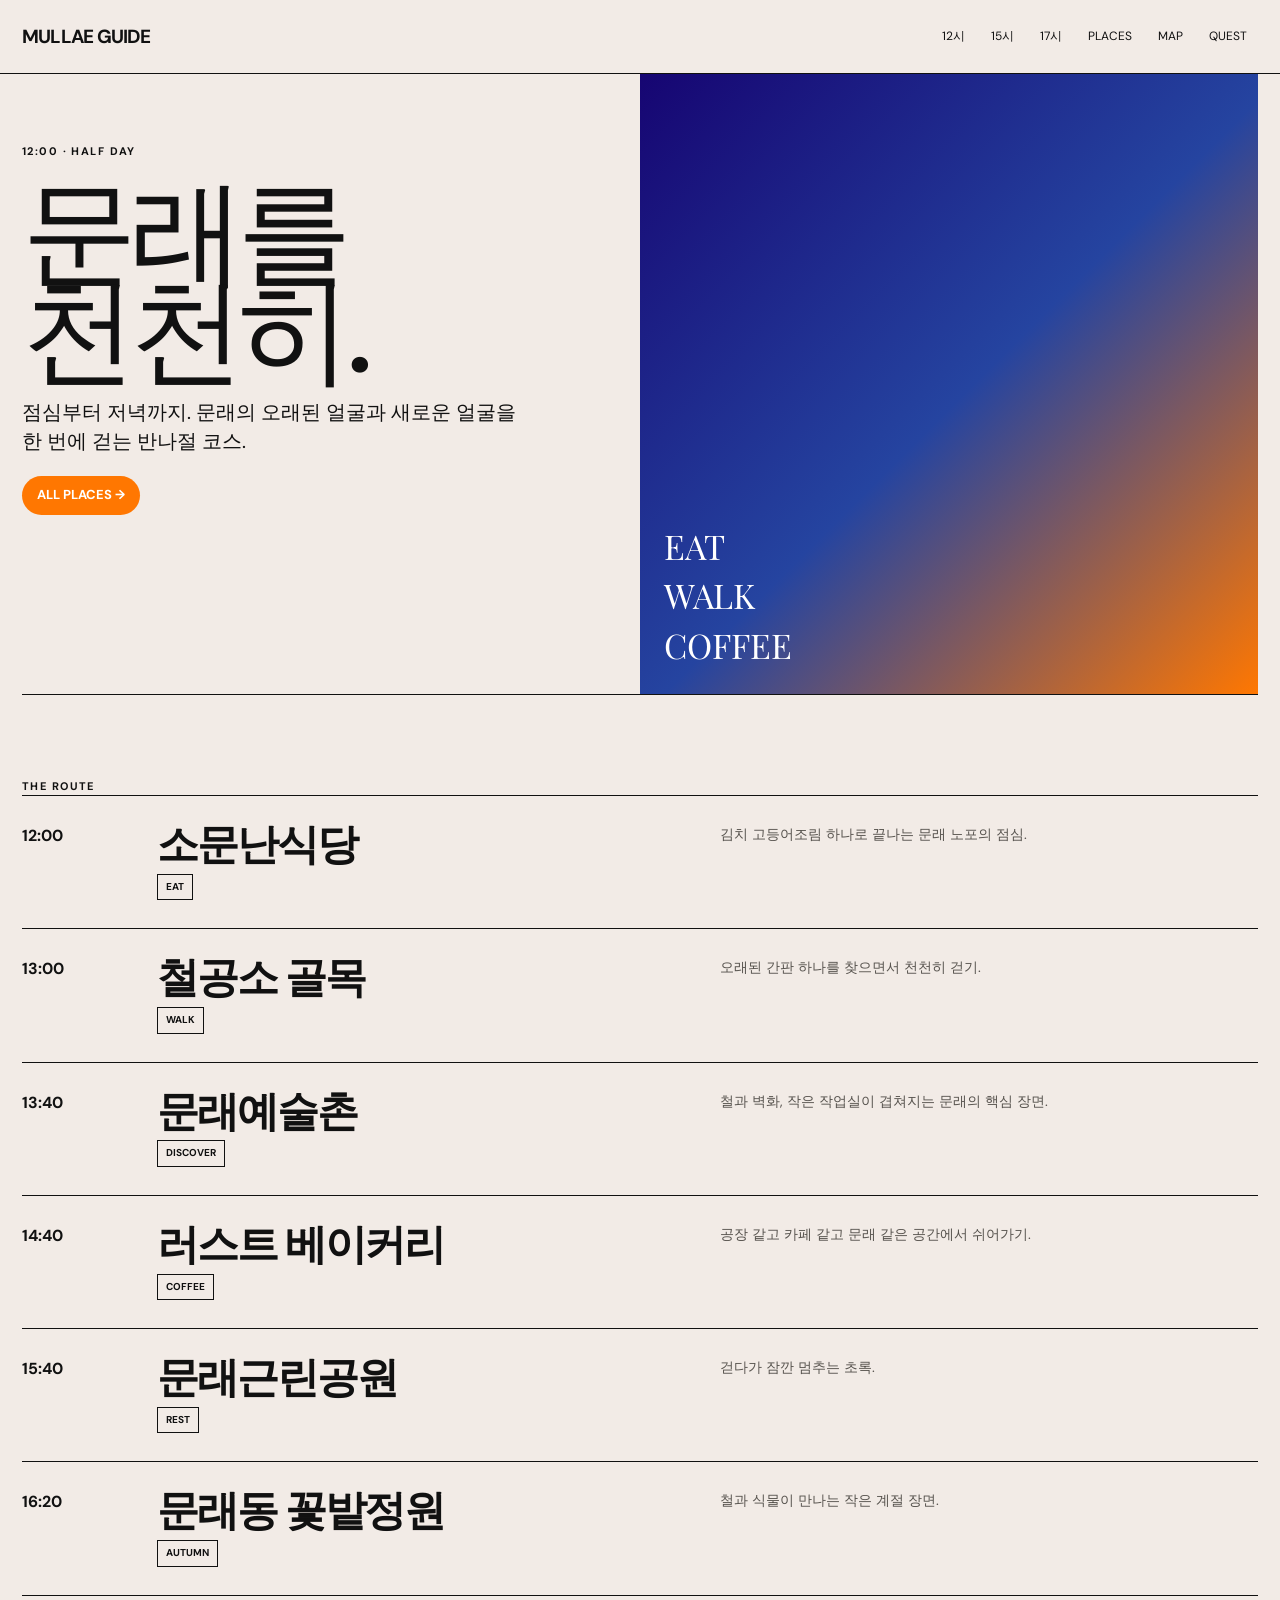
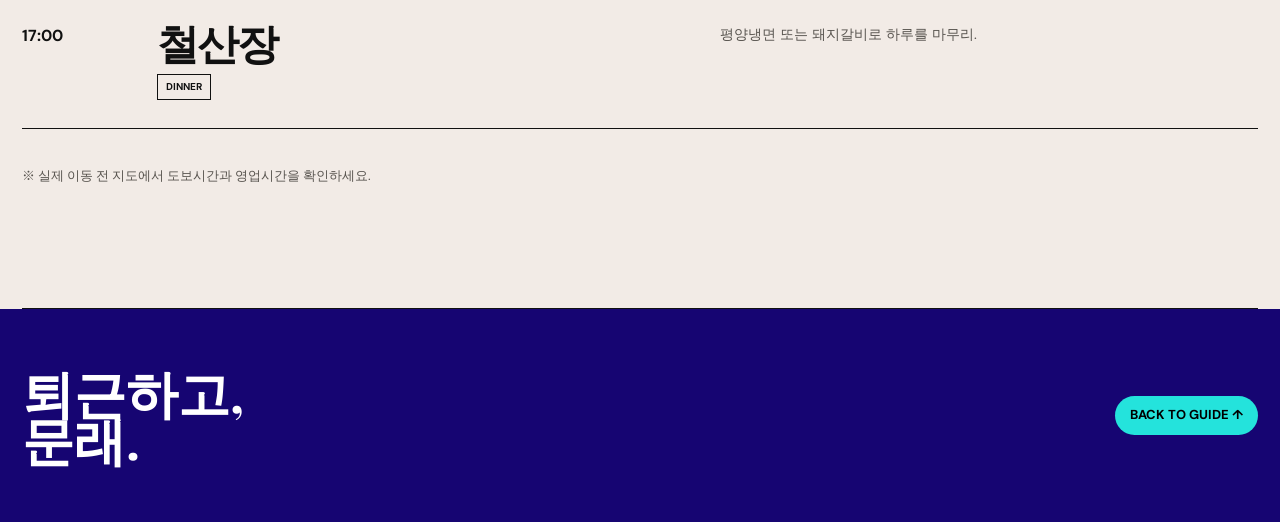
==== 12.html @ 9c1e2b9a "Add 12.html page" ====
<!doctype html><html lang="ko"><head><meta charset="utf-8"><meta name="viewport" content="width=device-width,initial-scale=1"><title>12:00 — MULLAE GUIDE</title><link rel="stylesheet" href="style.css"></head><body><header class="top shell"><a class="wordmark" href="index.html">MULLAE GUIDE</a><nav class="menu"><a href="12.html">12시</a><a href="15.html">15시</a><a href="17.html">17시</a><a href="places.html">PLACES</a><a href="map.html">MAP</a><a href="quest.html">QUEST</a></nav></header><main class="shell"><section class="course-hero"><div class="course-copy"><div class="eyebrow">12:00 · HALF DAY</div><h1 class="display">문래를<br>천천히.</h1><p class="lead">점심부터 저녁까지. 문래의 오래된 얼굴과 새로운 얼굴을 한 번에 걷는 반나절 코스.</p><a class="pill" href="places.html">ALL PLACES →</a></div><div class="course-photo"><div class="image-placeholder">EAT<br>WALK<br>COFFEE</div></div></section><section class="section"><div class="eyebrow">THE ROUTE</div><div class="timeline"><article class="stop"><div class="time">12:00</div><div><h2>소문난식당</h2><div class="tags"><span class="tag">EAT</span></div></div><p>김치 고등어조림 하나로 끝나는 문래 노포의 점심.</p></article><article class="stop"><div class="time">13:00</div><div><h2>철공소 골목</h2><div class="tags"><span class="tag">WALK</span></div></div><p>오래된 간판 하나를 찾으면서 천천히 걷기.</p></article><article class="stop"><div class="time">13:40</div><div><h2>문래예술촌</h2><div class="tags"><span class="tag">DISCOVER</span></div></div><p>철과 벽화, 작은 작업실이 겹쳐지는 문래의 핵심 장면.</p></article><article class="stop"><div class="time">14:40</div><div><h2>러스트 베이커리</h2><div class="tags"><span class="tag">COFFEE</span></div></div><p>공장 같고 카페 같고 문래 같은 공간에서 쉬어가기.</p></article><article class="stop"><div class="time">15:40</div><div><h2>문래근린공원</h2><div class="tags"><span class="tag">REST</span></div></div><p>걷다가 잠깐 멈추는 초록.</p></article><article class="stop"><div class="time">16:20</div><div><h2>문래동 꽃밭정원</h2><div class="tags"><span class="tag">AUTUMN</span></div></div><p>철과 식물이 만나는 작은 계절 장면.</p></article><article class="stop"><div class="time">17:00</div><div><h2>철산장</h2><div class="tags"><span class="tag">DINNER</span></div></div><p>평양냉면 또는 돼지갈비로 하루를 마무리.</p></article></div><p class="route-note">※ 실제 이동 전 지도에서 도보시간과 영업시간을 확인하세요.</p></section></main><footer class="footer"><div class="shell footer-inner"><h2>퇴근하고,<br>문래.</h2><a class="pill teal" href="index.html">BACK TO GUIDE ↑</a></div></footer></body></html>
---- style.css ----
@import url('https://fonts.googleapis.com/css2?family=DM+Sans:wght@400;500;700&family=Playfair+Display:wght@500;600&display=swap');
:root{--cream:#f2ebe6;--paper:#fef9ee;--ink:#111;--indigo:#160572;--teal:#24e3dc;--orange:#ff7701;--red:#ea0706;--yellow:#f9e44d;--blue:#2544a0;--line:#111;--muted:#57534e;--serif:'Playfair Display',Georgia,serif;--sans:'DM Sans','Noto Sans KR',Arial,sans-serif;--max:1280px}
*{box-sizing:border-box}html{scroll-behavior:smooth}body{margin:0;background:var(--cream);color:var(--ink);font-family:var(--sans);font-size:16px;line-height:1.45}a{color:inherit;text-decoration:none}img{display:block;width:100%;height:100%;object-fit:cover}.shell{max-width:var(--max);margin:auto;padding:0 22px}.top{height:74px;border-bottom:1px solid var(--line);display:flex;align-items:center;justify-content:space-between;position:sticky;top:0;z-index:30;background:rgba(242,235,230,.96)}.wordmark{font-weight:700;letter-spacing:-.04em;font-size:19px}.menu{display:flex;gap:4px;align-items:center}.menu a{font-size:12px;padding:9px 10px;border:1px solid transparent}.menu a:hover,.menu a.active{border-color:var(--line)}.hamb{display:none;width:44px;height:44px;border-radius:50%;border:0;background:var(--teal);font-size:20px}
.eyebrow{font-size:11px;font-weight:700;letter-spacing:.13em;text-transform:uppercase}.serif{font-family:var(--serif);font-weight:500;letter-spacing:-.055em}.display{font-family:var(--serif);font-size:clamp(62px,9vw,132px);line-height:.86;letter-spacing:-.065em;font-weight:500}.pagehead{padding:86px 0 55px;border-bottom:1px solid var(--line)}.pagehead .kicker{margin-bottom:22px}.pagehead h1{margin:0;max-width:1000px}.pagehead p{max-width:620px;font-size:18px;margin:30px 0 0;color:var(--muted)}
.hero{min-height:calc(100vh - 74px);background:var(--indigo);color:white;position:relative;overflow:hidden;display:grid;align-items:end}.hero-art{position:absolute;inset:0;background:radial-gradient(circle at 72% 30%,#ff7701 0 8%,transparent 9%),radial-gradient(circle at 82% 55%,#24e3dc 0 7%,transparent 8%),radial-gradient(circle at 58% 72%,#ea0706 0 10%,transparent 11%),linear-gradient(135deg,#160572 0 45%,#2544a0 46% 67%,#4b0f4d 68%);opacity:.96}.hero-art:after{content:"";position:absolute;inset:0;background:repeating-linear-gradient(115deg,transparent 0 58px,rgba(255,255,255,.13) 59px 60px)}.hero-inner{position:relative;z-index:2;padding:70px 22px 52px;width:100%;max-width:var(--max);margin:auto}.hero h1{margin:16px 0 24px;max-width:850px}.hero-sub{font-size:20px;max-width:560px}.hero-index{display:flex;gap:10px;flex-wrap:wrap;margin-top:35px}.pill{display:inline-flex;align-items:center;gap:8px;padding:10px 15px;border-radius:30px;background:var(--orange);color:#fff;font-size:13px;font-weight:700}.pill.teal{background:var(--teal);color:#000}.pill.white{background:#fff;color:#000}
.section{padding:84px 0;border-bottom:1px solid var(--line)}.section-grid{display:grid;grid-template-columns:280px 1fr;gap:50px}.section-title{font-size:14px;font-weight:700;letter-spacing:.08em}.section-copy{font-size:20px;max-width:650px;margin:0 0 36px}.route-list{border-top:1px solid var(--line)}.route-row{display:grid;grid-template-columns:100px 1fr 130px;gap:20px;padding:22px 0;border-bottom:1px solid var(--line);align-items:center}.route-row:hover{background:#fff}.route-time{font-weight:700;font-size:13px}.route-name{font-family:var(--serif);font-size:38px;line-height:.95;letter-spacing:-.05em}.route-desc{font-size:13px;color:var(--muted);margin-top:7px}.route-arrow{text-align:right;font-weight:700;font-size:13px}
.photo{position:relative;overflow:hidden;background:#ddd}.photo.credit:after{content:attr(data-credit);position:absolute;right:8px;bottom:7px;color:white;font-size:9px;background:rgba(0,0,0,.55);padding:3px 5px}.hero-photo{height:58vh;min-height:420px}.hero-photo img{object-position:center}.image-placeholder{height:100%;background:linear-gradient(135deg,#160572,#2544a0 52%,#ff7701);display:flex;align-items:flex-end;padding:24px;color:white;font-family:var(--serif);font-size:34px}
.grid4{display:grid;grid-template-columns:repeat(4,1fr);gap:20px}.place-card{background:#fff;border:1px solid var(--line);display:block}.place-card .thumb{aspect-ratio:1/1;background:#ddd;overflow:hidden}.place-card .info{padding:16px}.place-card h3{font-family:var(--serif);font-size:25px;line-height:1;margin:7px 0 10px;letter-spacing:-.04em}.place-card p{font-size:12px;color:var(--muted);margin:0 0 12px}.mark{font-size:11px;font-weight:700}
.color-wall{background:var(--orange);color:#fff;border-bottom:1px solid var(--line)}.color-wall .section{border-color:#fff}.wall-grid{display:grid;grid-template-columns:1fr 1fr;gap:1px;background:#fff}.wall-card{background:var(--orange);min-height:410px;padding:25px;display:flex;flex-direction:column;justify-content:space-between}.wall-card:nth-child(2){background:var(--blue)}.wall-card:nth-child(3){background:var(--red)}.wall-card:nth-child(4){background:var(--indigo)}.wall-card h3{font-family:var(--serif);font-size:54px;line-height:.88;margin:20px 0;letter-spacing:-.06em}.wall-card p{max-width:350px}.wall-card .num{font-size:11px;font-weight:700}
.course-hero{display:grid;grid-template-columns:1fr 1fr;min-height:620px;border-bottom:1px solid var(--line)}.course-copy{padding:70px 45px 55px 0}.course-copy h1{margin:15px 0 25px}.course-copy .lead{font-size:20px;max-width:500px}.course-photo{min-height:620px;background:var(--indigo)}.timeline{padding:0;border-top:1px solid var(--line)}.stop{display:grid;grid-template-columns:110px 1fr 1fr;gap:25px;padding:28px 0;border-bottom:1px solid var(--line)}.stop .time{font-weight:700}.stop h2{font-family:var(--serif);font-size:42px;line-height:.9;margin:0;letter-spacing:-.05em}.stop p{margin:0;color:var(--muted);font-size:14px}.stop .tags{margin-top:12px;display:flex;gap:6px;flex-wrap:wrap}.tag{border:1px solid currentColor;padding:5px 8px;font-size:10px;font-weight:700}.route-note{padding:25px 0;font-size:13px;color:var(--muted)}
.detail{display:grid;grid-template-columns:1.05fr .95fr;gap:55px;padding:70px 0}.detail-image{min-height:650px}.detail-copy h1{margin:14px 0 20px}.detail-copy .lead{font-size:20px;max-width:560px}.facts{border-top:1px solid var(--line);margin-top:40px}.fact{display:grid;grid-template-columns:120px 1fr;gap:20px;padding:14px 0;border-bottom:1px solid var(--line);font-size:13px}.fact b{font-weight:700}.map-layout{display:grid;grid-template-columns:1fr 360px;gap:1px;background:var(--line);border:1px solid var(--line)}.map-art{min-height:680px;background:#17241f;position:relative;overflow:hidden}.map-art:before,.map-art:after{content:"";position:absolute;background:rgba(255,255,255,.28);height:2px;width:130%;left:-15%;transform:rotate(16deg);top:35%}.map-art:after{transform:rotate(-25deg);top:62%}.map-dot{position:absolute;width:16px;height:16px;border:3px solid white;background:var(--orange);border-radius:50%;z-index:2}.map-label{position:absolute;color:white;font-size:11px;font-weight:700;z-index:2}.map-side{background:var(--paper);padding:25px}.map-side h2{font-family:var(--serif);font-size:48px;line-height:.9;margin:15px 0}.quest-board{background:var(--indigo);color:#fff;padding:40px}.quest-board h1{font-family:var(--serif);font-size:clamp(54px,8vw,100px);line-height:.85;letter-spacing:-.06em;margin:15px 0 40px}.quest-list{display:grid;grid-template-columns:1fr 1fr;gap:1px;background:rgba(255,255,255,.25)}.quest-item{background:var(--indigo);padding:18px;display:flex;gap:12px;align-items:center;border:0;color:white}.quest-item input{appearance:none;width:22px;height:22px;border:1px solid white;margin:0}.quest-item input:checked{background:var(--teal);border-color:var(--teal)}.quest-result{margin-top:25px;padding-top:20px;border-top:1px solid rgba(255,255,255,.3);font-size:18px}
.footer{background:var(--indigo);color:#fff;padding:60px 0}.footer-inner{display:flex;justify-content:space-between;gap:30px;align-items:center}.footer h2{font-family:var(--serif);font-size:52px;line-height:.9;margin:0}.credit-note{font-size:10px;opacity:.65;margin-top:30px}
@media(max-width:900px){.menu{display:none}.hamb{display:block}.top{height:64px}.grid4{grid-template-columns:repeat(2,1fr)}.section-grid{grid-template-columns:1fr;gap:20px}.course-hero,.detail,.map-layout{grid-template-columns:1fr}.course-photo,.detail-image{min-height:420px}.stop{grid-template-columns:65px 1fr}.stop p{grid-column:2}.wall-grid{grid-template-columns:1fr}.hero{min-height:calc(100vh - 64px)}}
@media(max-width:560px){body{font-size:15px}.shell{padding:0 16px}.display{font-size:64px}.pagehead{padding:60px 0 38px}.pagehead p{font-size:16px}.section{padding:58px 0}.route-row{grid-template-columns:65px 1fr}.route-arrow{display:none}.route-name{font-size:31px}.grid4{grid-template-columns:1fr}.hero-inner{padding:55px 16px 35px}.hero-sub{font-size:17px}.course-copy{padding:52px 0 35px}.course-photo{min-height:360px}.stop{grid-template-columns:60px 1fr}.stop h2{font-size:33px}.detail{padding:50px 0}.detail-image{min-height:360px}.quest-list{grid-template-columns:1fr}.footer-inner{display:block}.footer h2{font-size:44px;margin-bottom:30px}}
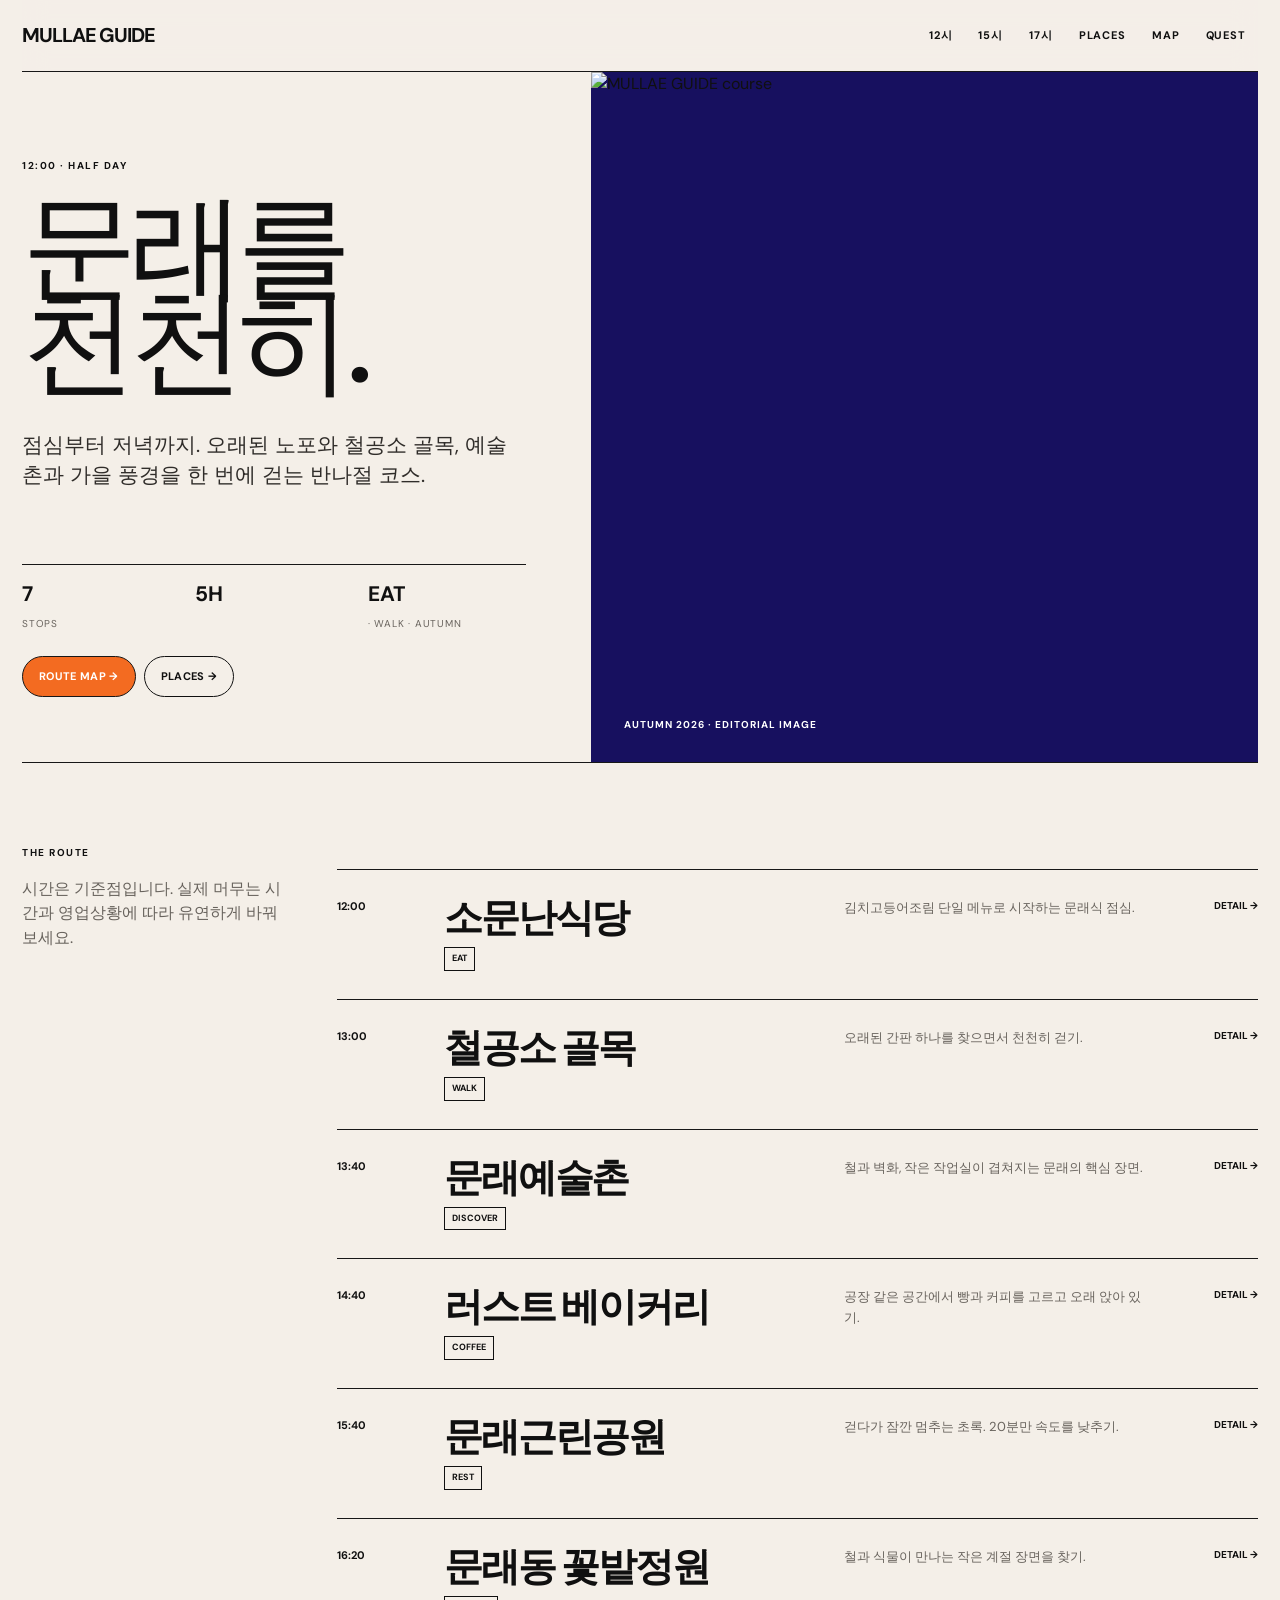
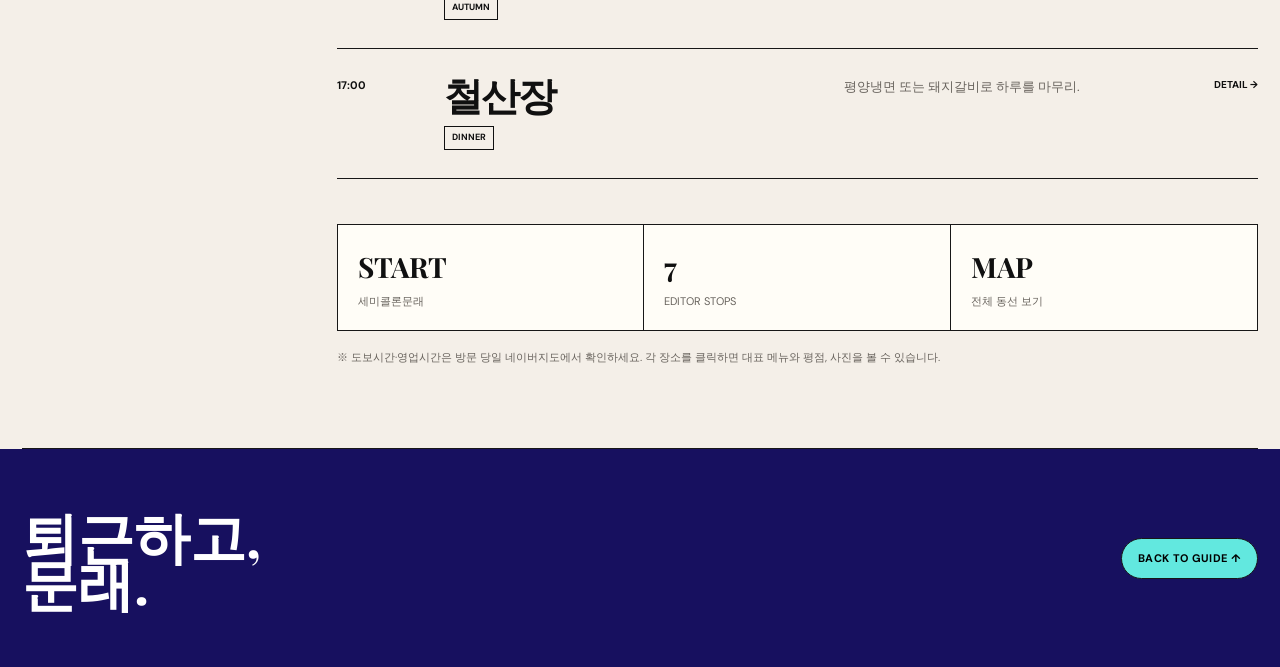
==== commit 5631c0fb: "Enrich route pages with route data, stats and place links" ====
--- a/12.html
+++ b/12.html
@@ -1 +1 @@
-<!doctype html><html lang="ko"><head><meta charset="utf-8"><meta name="viewport" content="width=device-width,initial-scale=1"><title>12:00 — MULLAE GUIDE</title><link rel="stylesheet" href="style.css"></head><body><header class="top shell"><a class="wordmark" href="index.html">MULLAE GUIDE</a><nav class="menu"><a href="12.html">12시</a><a href="15.html">15시</a><a href="17.html">17시</a><a href="places.html">PLACES</a><a href="map.html">MAP</a><a href="quest.html">QUEST</a></nav></header><main class="shell"><section class="course-hero"><div class="course-copy"><div class="eyebrow">12:00 · HALF DAY</div><h1 class="display">문래를<br>천천히.</h1><p class="lead">점심부터 저녁까지. 문래의 오래된 얼굴과 새로운 얼굴을 한 번에 걷는 반나절 코스.</p><a class="pill" href="places.html">ALL PLACES →</a></div><div class="course-photo"><div class="image-placeholder">EAT<br>WALK<br>COFFEE</div></div></section><section class="section"><div class="eyebrow">THE ROUTE</div><div class="timeline"><article class="stop"><div class="time">12:00</div><div><h2>소문난식당</h2><div class="tags"><span class="tag">EAT</span></div></div><p>김치 고등어조림 하나로 끝나는 문래 노포의 점심.</p></article><article class="stop"><div class="time">13:00</div><div><h2>철공소 골목</h2><div class="tags"><span class="tag">WALK</span></div></div><p>오래된 간판 하나를 찾으면서 천천히 걷기.</p></article><article class="stop"><div class="time">13:40</div><div><h2>문래예술촌</h2><div class="tags"><span class="tag">DISCOVER</span></div></div><p>철과 벽화, 작은 작업실이 겹쳐지는 문래의 핵심 장면.</p></article><article class="stop"><div class="time">14:40</div><div><h2>러스트 베이커리</h2><div class="tags"><span class="tag">COFFEE</span></div></div><p>공장 같고 카페 같고 문래 같은 공간에서 쉬어가기.</p></article><article class="stop"><div class="time">15:40</div><div><h2>문래근린공원</h2><div class="tags"><span class="tag">REST</span></div></div><p>걷다가 잠깐 멈추는 초록.</p></article><article class="stop"><div class="time">16:20</div><div><h2>문래동 꽃밭정원</h2><div class="tags"><span class="tag">AUTUMN</span></div></div><p>철과 식물이 만나는 작은 계절 장면.</p></article><article class="stop"><div class="time">17:00</div><div><h2>철산장</h2><div class="tags"><span class="tag">DINNER</span></div></div><p>평양냉면 또는 돼지갈비로 하루를 마무리.</p></article></div><p class="route-note">※ 실제 이동 전 지도에서 도보시간과 영업시간을 확인하세요.</p></section></main><footer class="footer"><div class="shell footer-inner"><h2>퇴근하고,<br>문래.</h2><a class="pill teal" href="index.html">BACK TO GUIDE ↑</a></div></footer></body></html>+<!doctype html><html lang="ko"><head><meta charset="utf-8"><meta name="viewport" content="width=device-width,initial-scale=1"><title>12:00 · HALF DAY — MULLAE GUIDE</title><link rel="stylesheet" href="style.css"></head><body><header class="top shell"><a class="wordmark" href="index.html">MULLAE GUIDE</a><nav class="menu"><a href="12.html">12시</a><a href="15.html">15시</a><a href="17.html">17시</a><a href="places.html">PLACES</a><a href="map.html">MAP</a><a href="quest.html">QUEST</a></nav></header><main class="shell"><section class="course-hero"><div class="course-copy"><div class="eyebrow">12:00 · HALF DAY</div><h1 class="display">문래를<br>천천히.</h1><p class="lead">점심부터 저녁까지. 오래된 노포와 철공소 골목, 예술촌과 가을 풍경을 한 번에 걷는 반나절 코스.</p><div class="mini-stat"><div><b>7</b><span>STOPS</span></div><div><b>5H</b><span></span></div><div><b>EAT</b><span>· WALK · AUTUMN</span></div></div><div class="course-meta"><a class="pill" href="map.html">ROUTE MAP →</a><a class="pill ghost" href="places.html">PLACES →</a></div></div><div class="course-photo"><img src="https://d12zq4w4guyljn.cloudfront.net/20211106063755928_photo_eMVHZy4XCitX.jpg" alt="MULLAE GUIDE course"><div class="photo-label">AUTUMN 2026 · EDITORIAL IMAGE</div></div></section><section class="section"><div class="section-grid"><div><div class="eyebrow">THE ROUTE</div><p class="muted">시간은 기준점입니다. 실제 머무는 시간과 영업상황에 따라 유연하게 바꿔보세요.</p></div><div><div class="timeline"><article class="stop"><div class="time">12:00</div><div><h2>소문난식당</h2><div class="tags"><span class="tag">EAT</span></div></div><p>김치고등어조림 단일 메뉴로 시작하는 문래식 점심.</p><a class="stop-link" href="place.html?id=1" >DETAIL →</a></article><article class="stop"><div class="time">13:00</div><div><h2>철공소 골목</h2><div class="tags"><span class="tag">WALK</span></div></div><p>오래된 간판 하나를 찾으면서 천천히 걷기.</p><a class="stop-link" href="place.html?id=0" >DETAIL →</a></article><article class="stop"><div class="time">13:40</div><div><h2>문래예술촌</h2><div class="tags"><span class="tag">DISCOVER</span></div></div><p>철과 벽화, 작은 작업실이 겹쳐지는 문래의 핵심 장면.</p><a class="stop-link" href="place.html?id=0" >DETAIL →</a></article><article class="stop"><div class="time">14:40</div><div><h2>러스트 베이커리</h2><div class="tags"><span class="tag">COFFEE</span></div></div><p>공장 같은 공간에서 빵과 커피를 고르고 오래 앉아 있기.</p><a class="stop-link" href="place.html?id=4" >DETAIL →</a></article><article class="stop"><div class="time">15:40</div><div><h2>문래근린공원</h2><div class="tags"><span class="tag">REST</span></div></div><p>걷다가 잠깐 멈추는 초록. 20분만 속도를 낮추기.</p><a class="stop-link" href="place.html?id=6" >DETAIL →</a></article><article class="stop"><div class="time">16:20</div><div><h2>문래동 꽃밭정원</h2><div class="tags"><span class="tag">AUTUMN</span></div></div><p>철과 식물이 만나는 작은 계절 장면을 찾기.</p><a class="stop-link" href="place.html?id=7" >DETAIL →</a></article><article class="stop"><div class="time">17:00</div><div><h2>철산장</h2><div class="tags"><span class="tag">DINNER</span></div></div><p>평양냉면 또는 돼지갈비로 하루를 마무리.</p><a class="stop-link" href="place.html?id=3" >DETAIL →</a></article></div><div class="route-summary"><div><b>START</b><span>세미콜론문래</span></div><div><b>7</b><span>EDITOR STOPS</span></div><div><b>MAP</b><span>전체 동선 보기</span></div></div><p class="route-note">※ 도보시간·영업시간은 방문 당일 네이버지도에서 확인하세요. 각 장소를 클릭하면 대표 메뉴와 평점, 사진을 볼 수 있습니다.</p></div></div></section></main><footer class="footer"><div class="shell footer-inner"><h2>퇴근하고,<br>문래.</h2><a class="pill teal" href="index.html">BACK TO GUIDE ↑</a></div></footer></body></html>
--- a/style.css
+++ b/style.css
@@ -1,14 +1,13 @@
-@import url('https://fonts.googleapis.com/css2?family=DM+Sans:wght@400;500;700&family=Playfair+Display:wght@500;600&display=swap');
-:root{--cream:#f2ebe6;--paper:#fef9ee;--ink:#111;--indigo:#160572;--teal:#24e3dc;--orange:#ff7701;--red:#ea0706;--yellow:#f9e44d;--blue:#2544a0;--line:#111;--muted:#57534e;--serif:'Playfair Display',Georgia,serif;--sans:'DM Sans','Noto Sans KR',Arial,sans-serif;--max:1280px}
-*{box-sizing:border-box}html{scroll-behavior:smooth}body{margin:0;background:var(--cream);color:var(--ink);font-family:var(--sans);font-size:16px;line-height:1.45}a{color:inherit;text-decoration:none}img{display:block;width:100%;height:100%;object-fit:cover}.shell{max-width:var(--max);margin:auto;padding:0 22px}.top{height:74px;border-bottom:1px solid var(--line);display:flex;align-items:center;justify-content:space-between;position:sticky;top:0;z-index:30;background:rgba(242,235,230,.96)}.wordmark{font-weight:700;letter-spacing:-.04em;font-size:19px}.menu{display:flex;gap:4px;align-items:center}.menu a{font-size:12px;padding:9px 10px;border:1px solid transparent}.menu a:hover,.menu a.active{border-color:var(--line)}.hamb{display:none;width:44px;height:44px;border-radius:50%;border:0;background:var(--teal);font-size:20px}
-.eyebrow{font-size:11px;font-weight:700;letter-spacing:.13em;text-transform:uppercase}.serif{font-family:var(--serif);font-weight:500;letter-spacing:-.055em}.display{font-family:var(--serif);font-size:clamp(62px,9vw,132px);line-height:.86;letter-spacing:-.065em;font-weight:500}.pagehead{padding:86px 0 55px;border-bottom:1px solid var(--line)}.pagehead .kicker{margin-bottom:22px}.pagehead h1{margin:0;max-width:1000px}.pagehead p{max-width:620px;font-size:18px;margin:30px 0 0;color:var(--muted)}
-.hero{min-height:calc(100vh - 74px);background:var(--indigo);color:white;position:relative;overflow:hidden;display:grid;align-items:end}.hero-art{position:absolute;inset:0;background:radial-gradient(circle at 72% 30%,#ff7701 0 8%,transparent 9%),radial-gradient(circle at 82% 55%,#24e3dc 0 7%,transparent 8%),radial-gradient(circle at 58% 72%,#ea0706 0 10%,transparent 11%),linear-gradient(135deg,#160572 0 45%,#2544a0 46% 67%,#4b0f4d 68%);opacity:.96}.hero-art:after{content:"";position:absolute;inset:0;background:repeating-linear-gradient(115deg,transparent 0 58px,rgba(255,255,255,.13) 59px 60px)}.hero-inner{position:relative;z-index:2;padding:70px 22px 52px;width:100%;max-width:var(--max);margin:auto}.hero h1{margin:16px 0 24px;max-width:850px}.hero-sub{font-size:20px;max-width:560px}.hero-index{display:flex;gap:10px;flex-wrap:wrap;margin-top:35px}.pill{display:inline-flex;align-items:center;gap:8px;padding:10px 15px;border-radius:30px;background:var(--orange);color:#fff;font-size:13px;font-weight:700}.pill.teal{background:var(--teal);color:#000}.pill.white{background:#fff;color:#000}
-.section{padding:84px 0;border-bottom:1px solid var(--line)}.section-grid{display:grid;grid-template-columns:280px 1fr;gap:50px}.section-title{font-size:14px;font-weight:700;letter-spacing:.08em}.section-copy{font-size:20px;max-width:650px;margin:0 0 36px}.route-list{border-top:1px solid var(--line)}.route-row{display:grid;grid-template-columns:100px 1fr 130px;gap:20px;padding:22px 0;border-bottom:1px solid var(--line);align-items:center}.route-row:hover{background:#fff}.route-time{font-weight:700;font-size:13px}.route-name{font-family:var(--serif);font-size:38px;line-height:.95;letter-spacing:-.05em}.route-desc{font-size:13px;color:var(--muted);margin-top:7px}.route-arrow{text-align:right;font-weight:700;font-size:13px}
-.photo{position:relative;overflow:hidden;background:#ddd}.photo.credit:after{content:attr(data-credit);position:absolute;right:8px;bottom:7px;color:white;font-size:9px;background:rgba(0,0,0,.55);padding:3px 5px}.hero-photo{height:58vh;min-height:420px}.hero-photo img{object-position:center}.image-placeholder{height:100%;background:linear-gradient(135deg,#160572,#2544a0 52%,#ff7701);display:flex;align-items:flex-end;padding:24px;color:white;font-family:var(--serif);font-size:34px}
-.grid4{display:grid;grid-template-columns:repeat(4,1fr);gap:20px}.place-card{background:#fff;border:1px solid var(--line);display:block}.place-card .thumb{aspect-ratio:1/1;background:#ddd;overflow:hidden}.place-card .info{padding:16px}.place-card h3{font-family:var(--serif);font-size:25px;line-height:1;margin:7px 0 10px;letter-spacing:-.04em}.place-card p{font-size:12px;color:var(--muted);margin:0 0 12px}.mark{font-size:11px;font-weight:700}
-.color-wall{background:var(--orange);color:#fff;border-bottom:1px solid var(--line)}.color-wall .section{border-color:#fff}.wall-grid{display:grid;grid-template-columns:1fr 1fr;gap:1px;background:#fff}.wall-card{background:var(--orange);min-height:410px;padding:25px;display:flex;flex-direction:column;justify-content:space-between}.wall-card:nth-child(2){background:var(--blue)}.wall-card:nth-child(3){background:var(--red)}.wall-card:nth-child(4){background:var(--indigo)}.wall-card h3{font-family:var(--serif);font-size:54px;line-height:.88;margin:20px 0;letter-spacing:-.06em}.wall-card p{max-width:350px}.wall-card .num{font-size:11px;font-weight:700}
-.course-hero{display:grid;grid-template-columns:1fr 1fr;min-height:620px;border-bottom:1px solid var(--line)}.course-copy{padding:70px 45px 55px 0}.course-copy h1{margin:15px 0 25px}.course-copy .lead{font-size:20px;max-width:500px}.course-photo{min-height:620px;background:var(--indigo)}.timeline{padding:0;border-top:1px solid var(--line)}.stop{display:grid;grid-template-columns:110px 1fr 1fr;gap:25px;padding:28px 0;border-bottom:1px solid var(--line)}.stop .time{font-weight:700}.stop h2{font-family:var(--serif);font-size:42px;line-height:.9;margin:0;letter-spacing:-.05em}.stop p{margin:0;color:var(--muted);font-size:14px}.stop .tags{margin-top:12px;display:flex;gap:6px;flex-wrap:wrap}.tag{border:1px solid currentColor;padding:5px 8px;font-size:10px;font-weight:700}.route-note{padding:25px 0;font-size:13px;color:var(--muted)}
-.detail{display:grid;grid-template-columns:1.05fr .95fr;gap:55px;padding:70px 0}.detail-image{min-height:650px}.detail-copy h1{margin:14px 0 20px}.detail-copy .lead{font-size:20px;max-width:560px}.facts{border-top:1px solid var(--line);margin-top:40px}.fact{display:grid;grid-template-columns:120px 1fr;gap:20px;padding:14px 0;border-bottom:1px solid var(--line);font-size:13px}.fact b{font-weight:700}.map-layout{display:grid;grid-template-columns:1fr 360px;gap:1px;background:var(--line);border:1px solid var(--line)}.map-art{min-height:680px;background:#17241f;position:relative;overflow:hidden}.map-art:before,.map-art:after{content:"";position:absolute;background:rgba(255,255,255,.28);height:2px;width:130%;left:-15%;transform:rotate(16deg);top:35%}.map-art:after{transform:rotate(-25deg);top:62%}.map-dot{position:absolute;width:16px;height:16px;border:3px solid white;background:var(--orange);border-radius:50%;z-index:2}.map-label{position:absolute;color:white;font-size:11px;font-weight:700;z-index:2}.map-side{background:var(--paper);padding:25px}.map-side h2{font-family:var(--serif);font-size:48px;line-height:.9;margin:15px 0}.quest-board{background:var(--indigo);color:#fff;padding:40px}.quest-board h1{font-family:var(--serif);font-size:clamp(54px,8vw,100px);line-height:.85;letter-spacing:-.06em;margin:15px 0 40px}.quest-list{display:grid;grid-template-columns:1fr 1fr;gap:1px;background:rgba(255,255,255,.25)}.quest-item{background:var(--indigo);padding:18px;display:flex;gap:12px;align-items:center;border:0;color:white}.quest-item input{appearance:none;width:22px;height:22px;border:1px solid white;margin:0}.quest-item input:checked{background:var(--teal);border-color:var(--teal)}.quest-result{margin-top:25px;padding-top:20px;border-top:1px solid rgba(255,255,255,.3);font-size:18px}
-.footer{background:var(--indigo);color:#fff;padding:60px 0}.footer-inner{display:flex;justify-content:space-between;gap:30px;align-items:center}.footer h2{font-family:var(--serif);font-size:52px;line-height:.9;margin:0}.credit-note{font-size:10px;opacity:.65;margin-top:30px}
-@media(max-width:900px){.menu{display:none}.hamb{display:block}.top{height:64px}.grid4{grid-template-columns:repeat(2,1fr)}.section-grid{grid-template-columns:1fr;gap:20px}.course-hero,.detail,.map-layout{grid-template-columns:1fr}.course-photo,.detail-image{min-height:420px}.stop{grid-template-columns:65px 1fr}.stop p{grid-column:2}.wall-grid{grid-template-columns:1fr}.hero{min-height:calc(100vh - 64px)}}
-@media(max-width:560px){body{font-size:15px}.shell{padding:0 16px}.display{font-size:64px}.pagehead{padding:60px 0 38px}.pagehead p{font-size:16px}.section{padding:58px 0}.route-row{grid-template-columns:65px 1fr}.route-arrow{display:none}.route-name{font-size:31px}.grid4{grid-template-columns:1fr}.hero-inner{padding:55px 16px 35px}.hero-sub{font-size:17px}.course-copy{padding:52px 0 35px}.course-photo{min-height:360px}.stop{grid-template-columns:60px 1fr}.stop h2{font-size:33px}.detail{padding:50px 0}.detail-image{min-height:360px}.quest-list{grid-template-columns:1fr}.footer-inner{display:block}.footer h2{font-size:44px;margin-bottom:30px}}
+@import url('https://fonts.googleapis.com/css2?family=DM+Sans:wght@400;500;600;700&family=Playfair+Display:wght@500;600&display=swap');
+:root{--cream:#f4efe8;--paper:#fffdf7;--ink:#101010;--muted:#68635d;--line:#171717;--indigo:#17105f;--teal:#62e8df;--orange:#f36b21;--red:#df342b;--yellow:#f2dc4e;--blue:#3451a5;--serif:'Playfair Display',Georgia,serif;--sans:'DM Sans','Noto Sans KR',Arial,sans-serif;--max:1320px}
+*{box-sizing:border-box}html{scroll-behavior:smooth}body{margin:0;background:var(--cream);color:var(--ink);font-family:var(--sans);font-size:16px;line-height:1.55}a{color:inherit;text-decoration:none}img{display:block;width:100%;height:100%;object-fit:cover}.shell{width:min(var(--max),calc(100% - 44px));margin:auto}.top{height:72px;border-bottom:1px solid var(--line);display:flex;align-items:center;justify-content:space-between;position:sticky;top:0;z-index:50;background:rgba(244,239,232,.94);backdrop-filter:blur(12px)}.wordmark{font-weight:700;letter-spacing:-.055em;font-size:20px}.menu{display:flex;gap:2px}.menu a{font-size:11px;font-weight:700;letter-spacing:.08em;padding:9px 11px;border:1px solid transparent}.menu a:hover,.menu a.active{border-color:var(--line)}.hamb{display:none}
+.eyebrow{font-size:10px;font-weight:700;letter-spacing:.15em;text-transform:uppercase}.display,.serif{font-family:var(--serif);font-weight:500;letter-spacing:-.065em}.display{font-size:clamp(66px,9vw,142px);line-height:.83}.pagehead{padding:96px 0 54px;border-bottom:1px solid var(--line);display:grid;grid-template-columns:1fr 330px;gap:40px;align-items:end}.pagehead h1{margin:15px 0 0}.pagehead p{font-size:17px;color:var(--muted);max-width:430px;margin:0 0 5px}.section{padding:82px 0;border-bottom:1px solid var(--line)}.section-grid{display:grid;grid-template-columns:260px 1fr;gap:55px}.section-title{font-size:11px;font-weight:700;letter-spacing:.12em}.section-copy{font-size:24px;line-height:1.35;max-width:720px;margin:0 0 35px}.lead{font-size:21px;line-height:1.45;color:#302d2a}.muted{color:var(--muted)}
+.hero{min-height:calc(100vh - 72px);background:var(--indigo);color:#fff;position:relative;overflow:hidden;display:flex;align-items:flex-end}.hero-art{position:absolute;inset:0;background:radial-gradient(circle at 78% 20%,var(--orange) 0 9%,transparent 9.2%),radial-gradient(circle at 86% 62%,var(--teal) 0 7%,transparent 7.2%),linear-gradient(125deg,#17105f 0 47%,#283e91 47.2% 67%,#5b193f 67.2%);}.hero-art:before{content:"";position:absolute;inset:-20%;background:repeating-linear-gradient(112deg,transparent 0 78px,rgba(255,255,255,.11) 79px 80px);transform:rotate(-4deg)}.hero-art:after{content:"MULLAE / 2026";position:absolute;right:4%;top:9%;font-size:11px;letter-spacing:.18em;writing-mode:vertical-rl;opacity:.75}.hero-inner{position:relative;z-index:2;width:100%;padding:80px 0 58px}.hero h1{margin:17px 0 27px;max-width:900px}.hero-sub{font-size:20px;line-height:1.5;max-width:570px}.hero-index{display:flex;gap:9px;flex-wrap:wrap;margin-top:35px}.pill{display:inline-flex;align-items:center;justify-content:center;gap:8px;padding:11px 16px;border:1px solid var(--line);border-radius:999px;background:var(--orange);color:#fff;font-size:11px;font-weight:700;letter-spacing:.03em}.pill.teal{background:var(--teal);color:#000}.pill.white{background:#fff;color:#000}.pill.ghost{background:transparent;color:inherit;border-color:currentColor}.photo{position:relative;overflow:hidden;background:#ddd}.photo img{transition:transform .7s ease}.photo:hover img{transform:scale(1.035)}.credit{position:absolute;right:8px;bottom:7px;padding:3px 5px;background:rgba(0,0,0,.62);color:#fff;font-size:9px;z-index:2}
+.route-list{border-top:1px solid var(--line)}.route-row{display:grid;grid-template-columns:95px 1fr 120px;gap:22px;padding:24px 0;border-bottom:1px solid var(--line);align-items:center;transition:.2s}.route-row:hover{padding-left:10px;background:var(--paper)}.route-time{font-size:11px;font-weight:700}.route-name{font-family:var(--serif);font-size:38px;line-height:.95;letter-spacing:-.05em}.route-desc{font-size:12px;color:var(--muted);margin-top:8px}.route-arrow{text-align:right;font-size:11px;font-weight:700}.color-wall{background:var(--orange);color:#fff;border-bottom:1px solid var(--line)}.wall-grid{display:grid;grid-template-columns:repeat(4,1fr);gap:1px;background:#fff}.wall-card{min-height:360px;padding:24px;background:var(--orange);display:flex;flex-direction:column;justify-content:space-between}.wall-card:nth-child(2){background:var(--blue)}.wall-card:nth-child(3){background:var(--red)}.wall-card:nth-child(4){background:var(--indigo)}.wall-card h3{font-family:var(--serif);font-size:47px;line-height:.9;letter-spacing:-.06em;margin:20px 0}.wall-card p{font-size:13px;max-width:250px}
+.course-hero{display:grid;grid-template-columns:.92fr 1.08fr;min-height:690px;border-bottom:1px solid var(--line)}.course-copy{padding:86px 65px 65px 0;display:flex;flex-direction:column;align-items:flex-start}.course-copy h1{margin:17px 0 27px}.course-copy .lead{max-width:520px;margin-bottom:28px}.course-photo{min-height:690px;position:relative;overflow:hidden;background:var(--indigo)}.course-photo img{object-position:center}.course-photo .photo-label{position:absolute;left:22px;bottom:22px;color:#fff;background:var(--indigo);padding:8px 11px;font-size:10px;font-weight:700;letter-spacing:.1em}.course-meta{display:flex;gap:8px;flex-wrap:wrap;margin-top:auto}.mini-stat{border-top:1px solid var(--line);padding-top:13px;margin-top:45px;width:100%;display:grid;grid-template-columns:1fr 1fr 1fr;gap:15px}.mini-stat b{display:block;font-size:21px}.mini-stat span{font-size:10px;color:var(--muted);text-transform:uppercase;letter-spacing:.08em}.timeline{margin-top:24px;border-top:1px solid var(--line)}.stop{display:grid;grid-template-columns:85px minmax(260px,1fr) minmax(220px,.8fr) 90px;gap:22px;padding:28px 0;border-bottom:1px solid var(--line);align-items:start}.stop .time{font-size:11px;font-weight:700}.stop h2{font-family:var(--serif);font-size:39px;line-height:.92;margin:0;letter-spacing:-.055em}.stop p{font-size:13px;color:var(--muted);margin:0}.stop .tags{display:flex;gap:5px;flex-wrap:wrap;margin-top:13px}.tag{border:1px solid currentColor;padding:4px 7px;font-size:9px;font-weight:700}.stop-link{text-align:right;font-size:10px;font-weight:700}.route-note{font-size:11px;color:var(--muted);margin:18px 0 0}.route-summary{display:grid;grid-template-columns:repeat(3,1fr);border:1px solid var(--line);margin-top:45px;background:var(--paper)}.route-summary>div{padding:20px;border-right:1px solid var(--line)}.route-summary>div:last-child{border:0}.route-summary b{font-family:var(--serif);font-size:28px}.route-summary span{display:block;color:var(--muted);font-size:11px;margin-top:5px}
+.filterbar{display:flex;justify-content:space-between;gap:15px;align-items:center;margin:35px 0 18px}.filters{display:flex;gap:6px;flex-wrap:wrap}.filter{border:1px solid var(--line);background:transparent;border-radius:99px;padding:7px 11px;font-size:10px;font-weight:700;cursor:pointer}.filter.active,.filter:hover{background:var(--ink);color:#fff}.grid4{display:grid;grid-template-columns:repeat(4,1fr);gap:18px}.place-card{background:var(--paper);border:1px solid var(--line);display:block;overflow:hidden;transition:.2s}.place-card:hover{transform:translateY(-4px);box-shadow:6px 6px 0 var(--indigo)}.place-card .thumb{aspect-ratio:1.12/1;overflow:hidden;position:relative}.place-card .thumb img{transition:transform .6s ease}.place-card:hover .thumb img{transform:scale(1.04)}.place-card .info{padding:17px}.place-card h3{font-family:var(--serif);font-size:28px;line-height:.95;letter-spacing:-.045em;margin:9px 0 12px}.place-card p{font-size:12px;color:var(--muted);margin:0 0 14px;min-height:38px}.card-meta{display:flex;justify-content:space-between;gap:8px;border-top:1px solid #bbb;padding-top:11px;font-size:10px}.stars{font-weight:700}.category{font-size:9px;font-weight:700;letter-spacing:.12em}.featured-grid{display:grid;grid-template-columns:1.3fr .7fr;gap:18px}.featured-card{position:relative;min-height:560px;background:var(--indigo);color:#fff;overflow:hidden}.featured-card .overlay{position:absolute;inset:45% 0 0;background:linear-gradient(transparent,rgba(0,0,0,.78));z-index:1}.featured-card .copy{position:absolute;z-index:2;left:25px;right:25px;bottom:24px}.featured-card h2{font-family:var(--serif);font-size:54px;line-height:.9;margin:10px 0}.featured-side{display:grid;gap:18px}.featured-side .small{min-height:270px}
+.detail{padding:72px 0 90px}.detail-hero{display:grid;grid-template-columns:1.08fr .92fr;gap:48px}.detail-gallery{display:grid;grid-template-columns:1.5fr .5fr;grid-template-rows:1fr 1fr;gap:10px;height:670px}.detail-gallery .main{grid-row:1/3}.detail-gallery .photo{min-height:0}.detail-copy{padding-top:5px}.detail-copy h1{font-size:clamp(58px,7vw,105px);line-height:.84;margin:12px 0 24px}.detail-copy .lead{max-width:560px}.rating-box{display:flex;align-items:end;gap:12px;margin:30px 0}.rating-box strong{font-family:var(--serif);font-size:50px;line-height:.8}.rating-box span{font-size:10px;color:var(--muted)}.facts{border-top:1px solid var(--line);margin:28px 0}.fact{display:grid;grid-template-columns:115px 1fr;gap:18px;padding:13px 0;border-bottom:1px solid var(--line);font-size:12px}.fact b{font-size:9px;letter-spacing:.12em}.menu-panel{margin-top:30px;border-top:1px solid var(--line)}.menu-head{display:flex;justify-content:space-between;padding:17px 0;border-bottom:1px solid var(--line)}.menu-grid{display:grid;grid-template-columns:1fr 1fr;gap:0 25px}.menu-item{display:flex;justify-content:space-between;gap:15px;padding:13px 0;border-bottom:1px solid #c7c1ba;font-size:12px}.menu-item b{font-weight:500}.menu-item strong{white-space:nowrap}.editor-note{margin-top:50px;background:var(--indigo);color:#fff;padding:32px}.editor-note h3{font-family:var(--serif);font-size:42px;line-height:.9;margin:12px 0 20px}.source-note{font-size:9px;color:var(--muted);margin-top:18px;line-height:1.6}.detail-cta{display:flex;gap:8px;flex-wrap:wrap;margin-top:24px}
+.map-layout{display:grid;grid-template-columns:1fr 350px;gap:1px;background:var(--line);border:1px solid var(--line)}.map-art{min-height:720px;background:#d8ddd2;position:relative;overflow:hidden}.map-art:before{content:"";position:absolute;inset:-20%;background:repeating-linear-gradient(25deg,transparent 0 74px,rgba(23,16,95,.12) 75px 77px),repeating-linear-gradient(105deg,transparent 0 115px,rgba(23,16,95,.1) 116px 118px);transform:rotate(-8deg)}.road{position:absolute;height:4px;background:#fff;border:1px solid #888;transform-origin:left center;z-index:2}.route-line{position:absolute;height:5px;background:var(--orange);transform-origin:left center;z-index:3}.map-dot{position:absolute;width:19px;height:19px;border:4px solid #fff;background:var(--indigo);border-radius:50%;z-index:5;box-shadow:0 0 0 1px var(--ink)}.map-dot.hot{background:var(--orange)}.map-label{position:absolute;z-index:6;background:var(--paper);border:1px solid var(--line);padding:4px 7px;font-size:9px;font-weight:700;white-space:nowrap}.map-side{background:var(--paper);padding:28px;display:flex;flex-direction:column}.map-side h2{font-family:var(--serif);font-size:50px;line-height:.88;margin:15px 0}.legend{border-top:1px solid var(--line);margin-top:25px;padding-top:18px}.legend-row{display:flex;align-items:center;gap:8px;font-size:10px;margin:9px 0}.legend-dot{width:9px;height:9px;border-radius:50%;background:var(--orange)}.route-tabs{display:flex;gap:0;border-bottom:1px solid var(--line);margin-bottom:22px}.route-tab{padding:11px 15px;font-size:10px;font-weight:700;border:1px solid var(--line);border-bottom:0;margin-right:-1px}.route-tab.active{background:var(--indigo);color:#fff}.map-route-info{margin-top:auto;border-top:1px solid var(--line);padding-top:20px}.map-route-info h3{font-family:var(--serif);font-size:32px;margin:5px 0}.map-stops{font-size:11px;line-height:1.8;color:var(--muted)}
+.quest-board{background:var(--indigo);color:#fff;padding:45px}.quest-board h2{font-family:var(--serif);font-size:64px;line-height:.85;letter-spacing:-.06em;margin:13px 0 35px}.quest-list{display:grid;grid-template-columns:1fr 1fr;gap:1px;background:rgba(255,255,255,.25)}.quest-item{background:var(--indigo);padding:19px;display:flex;gap:13px;align-items:center;font-size:13px}.quest-item input{appearance:none;width:23px;height:23px;border:1px solid #fff;margin:0;flex:0 0 auto}.quest-item input:checked{background:var(--teal);border-color:var(--teal);box-shadow:inset 0 0 0 5px var(--indigo)}.quest-result{margin-top:28px;padding-top:20px;border-top:1px solid rgba(255,255,255,.35);font-family:var(--serif);font-size:28px}.footer{background:var(--indigo);color:#fff;padding:62px 0}.footer-inner{display:flex;justify-content:space-between;align-items:center;gap:30px}.footer h2{font-family:var(--serif);font-size:56px;line-height:.84;margin:0}.credit-note{font-size:9px;color:var(--muted);margin-top:25px}
+@media(max-width:1000px){.menu{display:none}.grid4{grid-template-columns:repeat(2,1fr)}.wall-grid{grid-template-columns:1fr 1fr}.section-grid{grid-template-columns:1fr;gap:22px}.course-hero,.detail-hero,.map-layout{grid-template-columns:1fr}.course-photo{min-height:500px}.stop{grid-template-columns:70px 1fr 1fr}.stop-link{display:none}.featured-grid{grid-template-columns:1fr}.pagehead{grid-template-columns:1fr}.detail-gallery{height:600px}}
+@media(max-width:600px){.shell{width:min(var(--max),calc(100% - 32px))}.top{height:62px}.wordmark{font-size:18px}.display{font-size:65px}.hero{min-height:calc(100vh - 62px)}.hero-inner{padding:58px 0 35px}.hero-sub{font-size:17px}.section{padding:58px 0}.section-copy{font-size:20px}.route-row{grid-template-columns:63px 1fr}.route-arrow{display:none}.route-name{font-size:30px}.wall-grid,.grid4{grid-template-columns:1fr}.wall-card{min-height:300px}.course-hero{min-height:auto}.course-copy{padding:58px 0 40px}.course-photo{min-height:370px}.mini-stat{gap:8px}.mini-stat b{font-size:18px}.stop{grid-template-columns:58px 1fr;gap:13px}.stop p{grid-column:2}.stop h2{font-size:32px}.route-summary{grid-template-columns:1fr}.route-summary>div{border-right:0;border-bottom:1px solid var(--line)}.detail{padding:52px 0}.detail-gallery{height:430px;grid-template-columns:1fr 1fr}.detail-copy h1{font-size:58px}.menu-grid{grid-template-columns:1fr}.map-art{min-height:520px}.map-side{min-height:430px}.quest-board{padding:28px 18px}.quest-board h2{font-size:48px}.quest-list{grid-template-columns:1fr}.footer-inner{display:block}.footer h2{font-size:45px;margin-bottom:30px}}
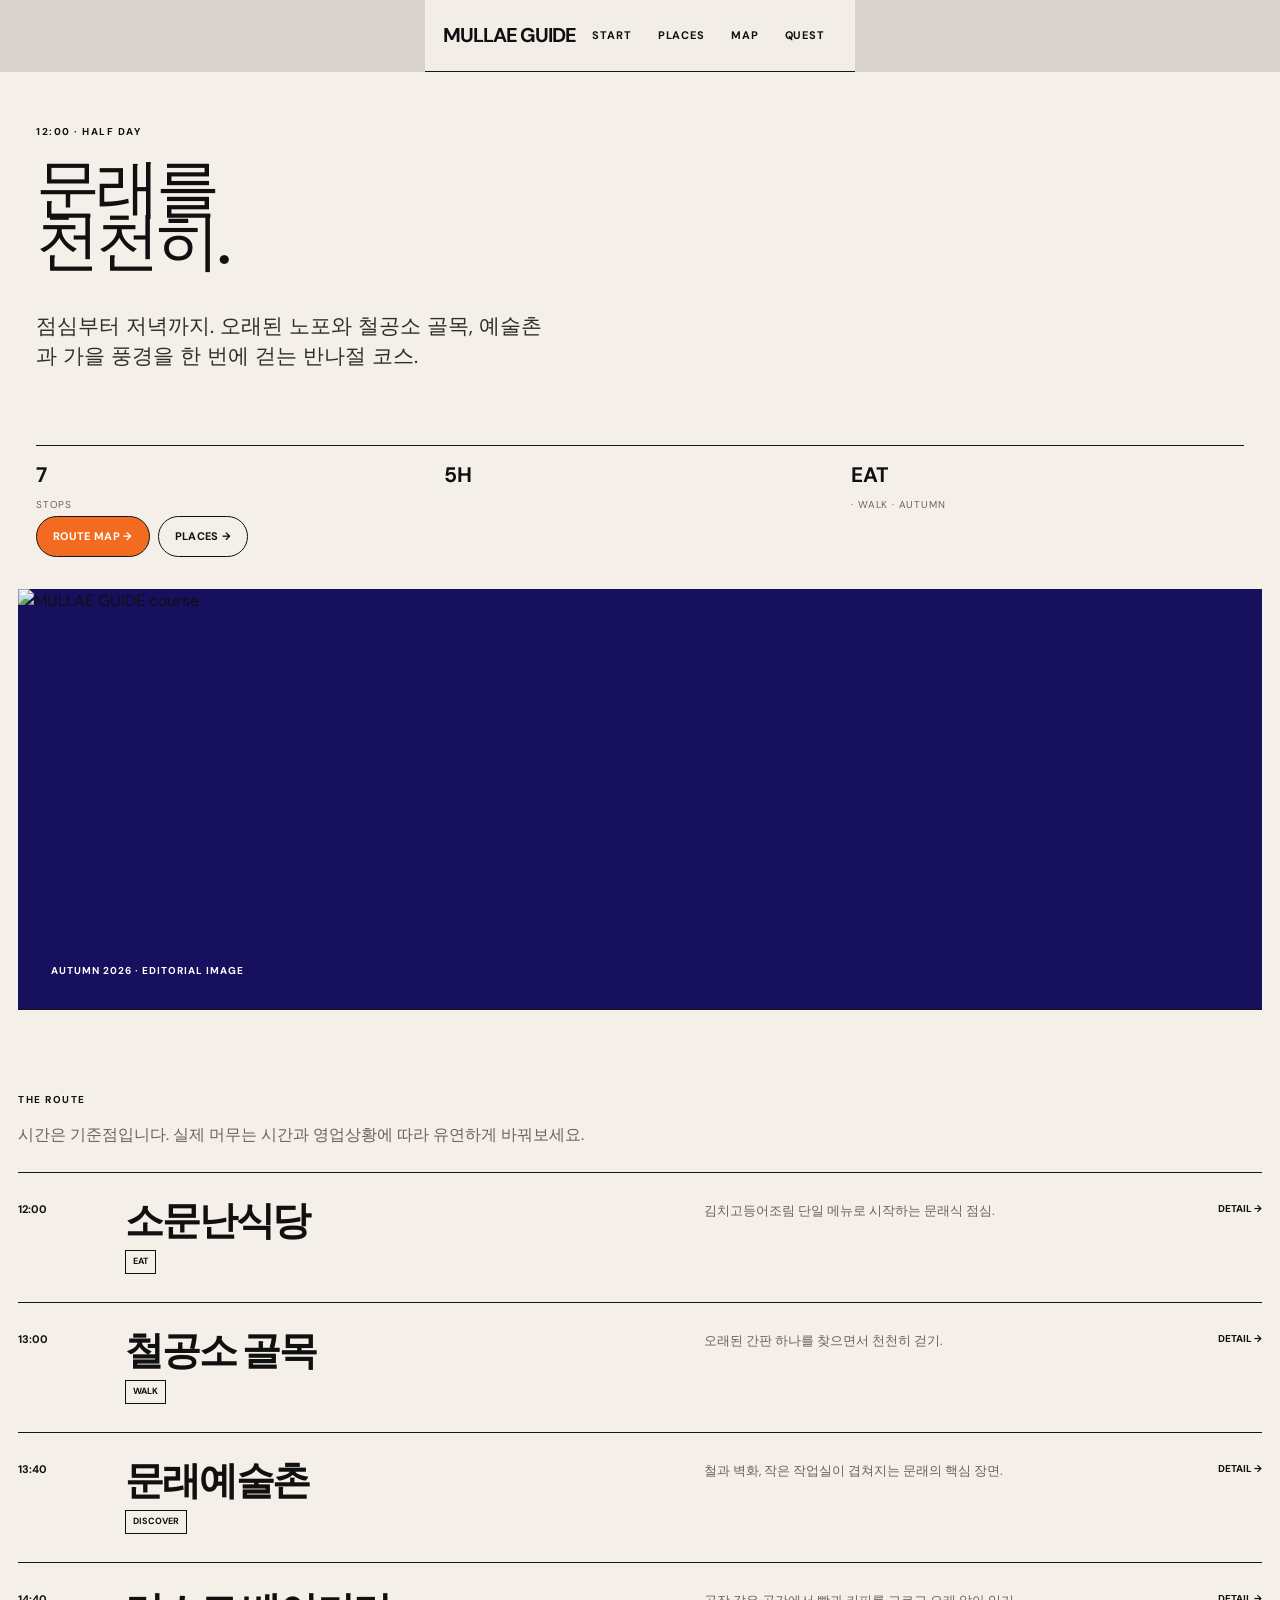
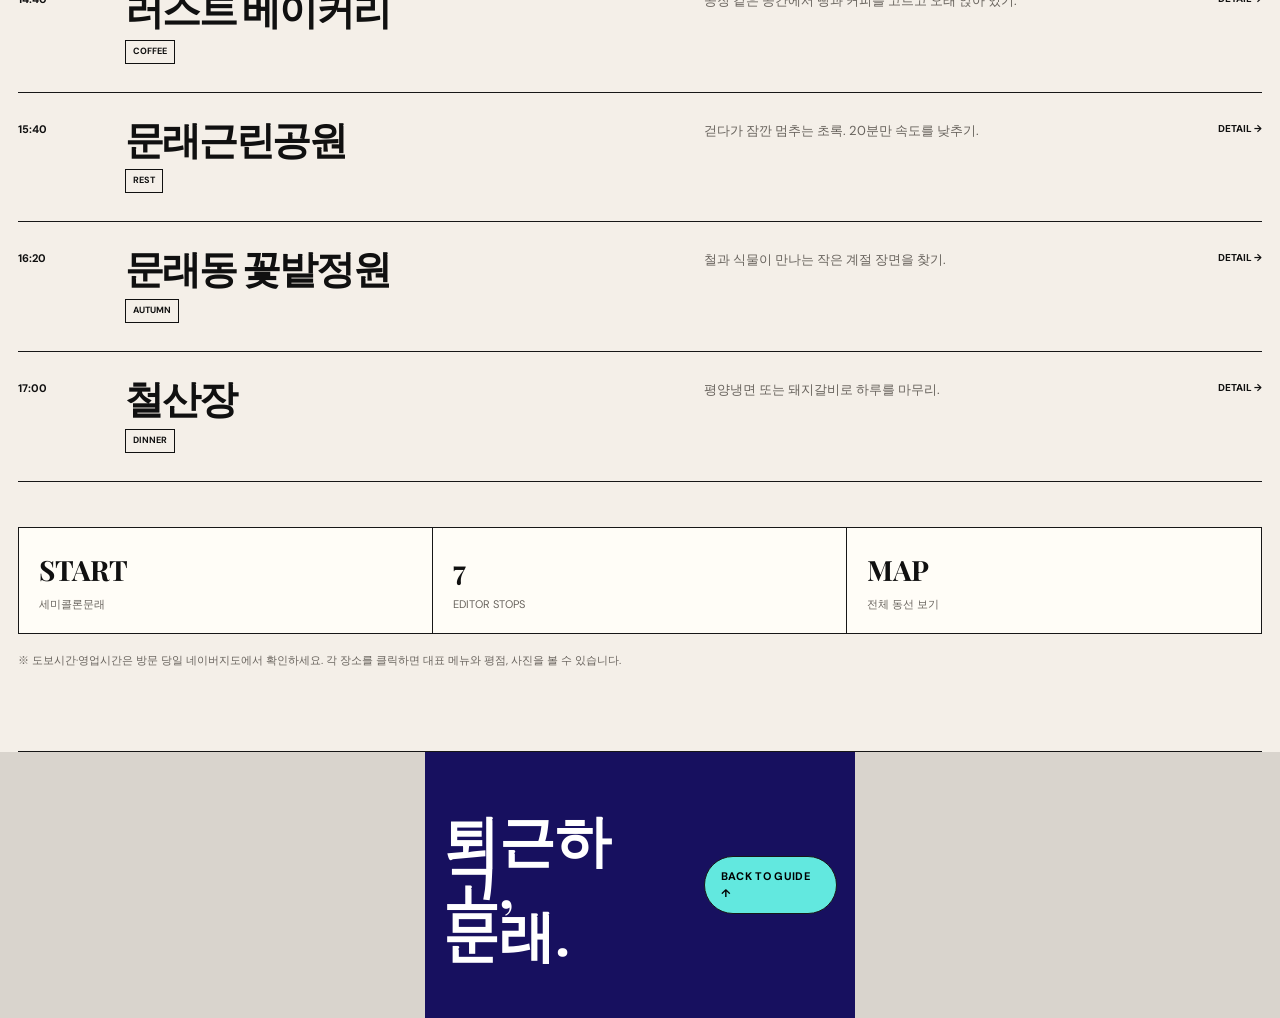
==== commit 8ec97872: "Unify navigation across mobile guide pages" ====
--- a/12.html
+++ b/12.html
@@ -1 +1 @@
-<!doctype html><html lang="ko"><head><meta charset="utf-8"><meta name="viewport" content="width=device-width,initial-scale=1"><title>12:00 · HALF DAY — MULLAE GUIDE</title><link rel="stylesheet" href="style.css"></head><body><header class="top shell"><a class="wordmark" href="index.html">MULLAE GUIDE</a><nav class="menu"><a href="12.html">12시</a><a href="15.html">15시</a><a href="17.html">17시</a><a href="places.html">PLACES</a><a href="map.html">MAP</a><a href="quest.html">QUEST</a></nav></header><main class="shell"><section class="course-hero"><div class="course-copy"><div class="eyebrow">12:00 · HALF DAY</div><h1 class="display">문래를<br>천천히.</h1><p class="lead">점심부터 저녁까지. 오래된 노포와 철공소 골목, 예술촌과 가을 풍경을 한 번에 걷는 반나절 코스.</p><div class="mini-stat"><div><b>7</b><span>STOPS</span></div><div><b>5H</b><span></span></div><div><b>EAT</b><span>· WALK · AUTUMN</span></div></div><div class="course-meta"><a class="pill" href="map.html">ROUTE MAP →</a><a class="pill ghost" href="places.html">PLACES →</a></div></div><div class="course-photo"><img src="https://d12zq4w4guyljn.cloudfront.net/20211106063755928_photo_eMVHZy4XCitX.jpg" alt="MULLAE GUIDE course"><div class="photo-label">AUTUMN 2026 · EDITORIAL IMAGE</div></div></section><section class="section"><div class="section-grid"><div><div class="eyebrow">THE ROUTE</div><p class="muted">시간은 기준점입니다. 실제 머무는 시간과 영업상황에 따라 유연하게 바꿔보세요.</p></div><div><div class="timeline"><article class="stop"><div class="time">12:00</div><div><h2>소문난식당</h2><div class="tags"><span class="tag">EAT</span></div></div><p>김치고등어조림 단일 메뉴로 시작하는 문래식 점심.</p><a class="stop-link" href="place.html?id=1" >DETAIL →</a></article><article class="stop"><div class="time">13:00</div><div><h2>철공소 골목</h2><div class="tags"><span class="tag">WALK</span></div></div><p>오래된 간판 하나를 찾으면서 천천히 걷기.</p><a class="stop-link" href="place.html?id=0" >DETAIL →</a></article><article class="stop"><div class="time">13:40</div><div><h2>문래예술촌</h2><div class="tags"><span class="tag">DISCOVER</span></div></div><p>철과 벽화, 작은 작업실이 겹쳐지는 문래의 핵심 장면.</p><a class="stop-link" href="place.html?id=0" >DETAIL →</a></article><article class="stop"><div class="time">14:40</div><div><h2>러스트 베이커리</h2><div class="tags"><span class="tag">COFFEE</span></div></div><p>공장 같은 공간에서 빵과 커피를 고르고 오래 앉아 있기.</p><a class="stop-link" href="place.html?id=4" >DETAIL →</a></article><article class="stop"><div class="time">15:40</div><div><h2>문래근린공원</h2><div class="tags"><span class="tag">REST</span></div></div><p>걷다가 잠깐 멈추는 초록. 20분만 속도를 낮추기.</p><a class="stop-link" href="place.html?id=6" >DETAIL →</a></article><article class="stop"><div class="time">16:20</div><div><h2>문래동 꽃밭정원</h2><div class="tags"><span class="tag">AUTUMN</span></div></div><p>철과 식물이 만나는 작은 계절 장면을 찾기.</p><a class="stop-link" href="place.html?id=7" >DETAIL →</a></article><article class="stop"><div class="time">17:00</div><div><h2>철산장</h2><div class="tags"><span class="tag">DINNER</span></div></div><p>평양냉면 또는 돼지갈비로 하루를 마무리.</p><a class="stop-link" href="place.html?id=3" >DETAIL →</a></article></div><div class="route-summary"><div><b>START</b><span>세미콜론문래</span></div><div><b>7</b><span>EDITOR STOPS</span></div><div><b>MAP</b><span>전체 동선 보기</span></div></div><p class="route-note">※ 도보시간·영업시간은 방문 당일 네이버지도에서 확인하세요. 각 장소를 클릭하면 대표 메뉴와 평점, 사진을 볼 수 있습니다.</p></div></div></section></main><footer class="footer"><div class="shell footer-inner"><h2>퇴근하고,<br>문래.</h2><a class="pill teal" href="index.html">BACK TO GUIDE ↑</a></div></footer></body></html>+<!doctype html><html lang="ko"><head><meta charset="utf-8"><meta name="viewport" content="width=device-width,initial-scale=1"><title>12:00 · HALF DAY — MULLAE GUIDE</title><link rel="stylesheet" href="style.css"></head><body><header class="top shell"><a class="wordmark" href="index.html">MULLAE GUIDE</a><nav class="menu"><a href="index.html">START</a><a href="places.html">PLACES</a><a href="map.html">MAP</a><a href="quest.html">QUEST</a></nav></header><main class="shell"><section class="course-hero"><div class="course-copy"><div class="eyebrow">12:00 · HALF DAY</div><h1 class="display">문래를<br>천천히.</h1><p class="lead">점심부터 저녁까지. 오래된 노포와 철공소 골목, 예술촌과 가을 풍경을 한 번에 걷는 반나절 코스.</p><div class="mini-stat"><div><b>7</b><span>STOPS</span></div><div><b>5H</b><span></span></div><div><b>EAT</b><span>· WALK · AUTUMN</span></div></div><div class="course-meta"><a class="pill" href="map.html">ROUTE MAP →</a><a class="pill ghost" href="places.html">PLACES →</a></div></div><div class="course-photo"><img src="https://d12zq4w4guyljn.cloudfront.net/20211106063755928_photo_eMVHZy4XCitX.jpg" alt="MULLAE GUIDE course"><div class="photo-label">AUTUMN 2026 · EDITORIAL IMAGE</div></div></section><section class="section"><div class="section-grid"><div><div class="eyebrow">THE ROUTE</div><p class="muted">시간은 기준점입니다. 실제 머무는 시간과 영업상황에 따라 유연하게 바꿔보세요.</p></div><div><div class="timeline"><article class="stop"><div class="time">12:00</div><div><h2>소문난식당</h2><div class="tags"><span class="tag">EAT</span></div></div><p>김치고등어조림 단일 메뉴로 시작하는 문래식 점심.</p><a class="stop-link" href="place.html?id=1" >DETAIL →</a></article><article class="stop"><div class="time">13:00</div><div><h2>철공소 골목</h2><div class="tags"><span class="tag">WALK</span></div></div><p>오래된 간판 하나를 찾으면서 천천히 걷기.</p><a class="stop-link" href="place.html?id=0" >DETAIL →</a></article><article class="stop"><div class="time">13:40</div><div><h2>문래예술촌</h2><div class="tags"><span class="tag">DISCOVER</span></div></div><p>철과 벽화, 작은 작업실이 겹쳐지는 문래의 핵심 장면.</p><a class="stop-link" href="place.html?id=0" >DETAIL →</a></article><article class="stop"><div class="time">14:40</div><div><h2>러스트 베이커리</h2><div class="tags"><span class="tag">COFFEE</span></div></div><p>공장 같은 공간에서 빵과 커피를 고르고 오래 앉아 있기.</p><a class="stop-link" href="place.html?id=4" >DETAIL →</a></article><article class="stop"><div class="time">15:40</div><div><h2>문래근린공원</h2><div class="tags"><span class="tag">REST</span></div></div><p>걷다가 잠깐 멈추는 초록. 20분만 속도를 낮추기.</p><a class="stop-link" href="place.html?id=6" >DETAIL →</a></article><article class="stop"><div class="time">16:20</div><div><h2>문래동 꽃밭정원</h2><div class="tags"><span class="tag">AUTUMN</span></div></div><p>철과 식물이 만나는 작은 계절 장면을 찾기.</p><a class="stop-link" href="place.html?id=7" >DETAIL →</a></article><article class="stop"><div class="time">17:00</div><div><h2>철산장</h2><div class="tags"><span class="tag">DINNER</span></div></div><p>평양냉면 또는 돼지갈비로 하루를 마무리.</p><a class="stop-link" href="place.html?id=3" >DETAIL →</a></article></div><div class="route-summary"><div><b>START</b><span>세미콜론문래</span></div><div><b>7</b><span>EDITOR STOPS</span></div><div><b>MAP</b><span>전체 동선 보기</span></div></div><p class="route-note">※ 도보시간·영업시간은 방문 당일 네이버지도에서 확인하세요. 각 장소를 클릭하면 대표 메뉴와 평점, 사진을 볼 수 있습니다.</p></div></div></section></main><footer class="footer"><div class="shell footer-inner"><h2>퇴근하고,<br>문래.</h2><a class="pill teal" href="index.html">BACK TO GUIDE ↑</a></div></footer></body></html>
--- a/style.css
+++ b/style.css
@@ -11,3 +11,53 @@
 .quest-board{background:var(--indigo);color:#fff;padding:45px}.quest-board h2{font-family:var(--serif);font-size:64px;line-height:.85;letter-spacing:-.06em;margin:13px 0 35px}.quest-list{display:grid;grid-template-columns:1fr 1fr;gap:1px;background:rgba(255,255,255,.25)}.quest-item{background:var(--indigo);padding:19px;display:flex;gap:13px;align-items:center;font-size:13px}.quest-item input{appearance:none;width:23px;height:23px;border:1px solid #fff;margin:0;flex:0 0 auto}.quest-item input:checked{background:var(--teal);border-color:var(--teal);box-shadow:inset 0 0 0 5px var(--indigo)}.quest-result{margin-top:28px;padding-top:20px;border-top:1px solid rgba(255,255,255,.35);font-family:var(--serif);font-size:28px}.footer{background:var(--indigo);color:#fff;padding:62px 0}.footer-inner{display:flex;justify-content:space-between;align-items:center;gap:30px}.footer h2{font-family:var(--serif);font-size:56px;line-height:.84;margin:0}.credit-note{font-size:9px;color:var(--muted);margin-top:25px}
 @media(max-width:1000px){.menu{display:none}.grid4{grid-template-columns:repeat(2,1fr)}.wall-grid{grid-template-columns:1fr 1fr}.section-grid{grid-template-columns:1fr;gap:22px}.course-hero,.detail-hero,.map-layout{grid-template-columns:1fr}.course-photo{min-height:500px}.stop{grid-template-columns:70px 1fr 1fr}.stop-link{display:none}.featured-grid{grid-template-columns:1fr}.pagehead{grid-template-columns:1fr}.detail-gallery{height:600px}}
 @media(max-width:600px){.shell{width:min(var(--max),calc(100% - 32px))}.top{height:62px}.wordmark{font-size:18px}.display{font-size:65px}.hero{min-height:calc(100vh - 62px)}.hero-inner{padding:58px 0 35px}.hero-sub{font-size:17px}.section{padding:58px 0}.section-copy{font-size:20px}.route-row{grid-template-columns:63px 1fr}.route-arrow{display:none}.route-name{font-size:30px}.wall-grid,.grid4{grid-template-columns:1fr}.wall-card{min-height:300px}.course-hero{min-height:auto}.course-copy{padding:58px 0 40px}.course-photo{min-height:370px}.mini-stat{gap:8px}.mini-stat b{font-size:18px}.stop{grid-template-columns:58px 1fr;gap:13px}.stop p{grid-column:2}.stop h2{font-size:32px}.route-summary{grid-template-columns:1fr}.route-summary>div{border-right:0;border-bottom:1px solid var(--line)}.detail{padding:52px 0}.detail-gallery{height:430px;grid-template-columns:1fr 1fr}.detail-copy h1{font-size:58px}.menu-grid{grid-template-columns:1fr}.map-art{min-height:520px}.map-side{min-height:430px}.quest-board{padding:28px 18px}.quest-board h2{font-size:48px}.quest-list{grid-template-columns:1fr}.footer-inner{display:block}.footer h2{font-size:45px;margin-bottom:30px}}
+
+/* MULLAE START FLOW */
+.start-page{background:var(--indigo);color:#fff;min-height:100vh}.start-page .top{background:rgba(23,16,95,.9);border-color:rgba(255,255,255,.28)}.start-page .menu a{color:#fff}.start{min-height:calc(100vh - 72px);position:relative;overflow:hidden}.start:before{content:"";position:fixed;width:42vw;height:42vw;border-radius:50%;right:-15vw;top:8vh;background:var(--orange);opacity:.95}.start:after{content:"";position:fixed;width:24vw;height:24vw;border-radius:50%;left:-8vw;bottom:-8vw;background:var(--teal)}.start-panel{min-height:calc(100vh - 72px);padding:clamp(45px,7vh,85px) max(22px,calc((100vw - var(--max))/2)) 35px;position:absolute;inset:0;opacity:0;pointer-events:none;transform:translateX(35px);transition:opacity .45s ease,transform .45s ease;display:flex;flex-direction:column;z-index:2}.start-panel.active{opacity:1;pointer-events:auto;transform:translateX(0)}.start-number{font-size:10px;font-weight:700;letter-spacing:.14em}.start-number span{opacity:.45}.start-copy{margin:auto 0 45px;max-width:850px}.start-title{font-family:var(--serif);font-size:clamp(68px,9vw,138px);font-weight:500;line-height:.82;letter-spacing:-.07em;margin:18px 0 30px}.start-title em{font-style:normal;color:var(--teal)}.start-intro{font-size:20px;line-height:1.45;opacity:.82}.answer-grid{display:grid;grid-template-columns:repeat(3,1fr);gap:10px;max-width:900px}.time-grid{grid-template-columns:repeat(4,1fr);max-width:1100px}.mood-grid{grid-template-columns:repeat(3,1fr);max-width:1000px}.answer{appearance:none;border:1px solid rgba(255,255,255,.65);background:rgba(255,255,255,.04);color:#fff;min-height:110px;padding:18px;text-align:left;cursor:pointer;display:flex;flex-direction:column;justify-content:space-between;transition:.2s}.answer:hover,.answer.selected{background:var(--teal);color:#000;border-color:var(--teal);transform:translate(-3px,-3px);box-shadow:5px 5px 0 var(--orange)}.answer strong{font-family:var(--serif);font-size:34px;line-height:1}.answer span{font-size:11px;font-weight:700}.start-footer{display:flex;justify-content:space-between;align-items:center;margin-top:24px;font-size:9px;letter-spacing:.12em;opacity:.65}.back-button{border:0;background:none;color:#fff;padding:0;font:inherit;font-size:9px;letter-spacing:.12em;cursor:pointer}.result-panel{justify-content:center}.result-copy{max-width:800px}.result-copy p{font-size:20px;line-height:1.5;opacity:.8}.result-button{margin-top:25px;border:1px solid #fff;background:var(--teal);color:#000;padding:15px 20px;font-weight:700;cursor:pointer}@media(max-width:700px){.start{min-height:calc(100vh - 62px)}.start-panel{min-height:calc(100vh - 62px);padding:35px 16px 25px}.start-copy{margin:auto 0 30px}.start-title{font-size:65px}.start-intro{font-size:16px}.answer-grid,.time-grid,.mood-grid{grid-template-columns:1fr 1fr}.answer{min-height:105px}.start:before{width:70vw;height:70vw;right:-30vw;top:14vh}.start-footer{margin-top:18px}.result-copy p{font-size:17px}}
+
+/* MOBILE-FIRST GUIDE FRAME */
+.start-page{background:#0d0b30}.start-page .top{width:min(430px,100%);margin:auto;padding-left:18px;padding-right:18px}.start{width:min(430px,100%);height:calc(100dvh - 72px);min-height:0;margin:auto;background:var(--indigo);box-shadow:0 0 70px rgba(0,0,0,.28);overflow:hidden}.start-panel{height:100%;min-height:0;width:100%;padding:28px 22px 20px;overflow-y:auto}.start-copy{margin:auto 0 28px}.start-title{font-size:clamp(54px,17vw,76px);line-height:.84}.start-intro{font-size:15px}.answer-grid,.time-grid,.mood-grid{grid-template-columns:1fr 1fr;gap:8px}.answer{min-height:92px;padding:14px}.answer strong{font-size:27px}.answer span{font-size:10px}.start-footer{margin-top:14px}.result-panel{justify-content:flex-start}.result-panel .result-copy{margin-top:auto;margin-bottom:auto}.result-panel .start-title{font-size:52px}.result-summary{margin:20px 0}.result-stats{display:grid;grid-template-columns:repeat(3,1fr);border-top:1px solid rgba(255,255,255,.35);border-bottom:1px solid rgba(255,255,255,.35)}.result-stats span{padding:11px 5px;font-size:8px;opacity:.7;border-right:1px solid rgba(255,255,255,.25)}.result-stats span:last-child{border-right:0}.result-stats b{display:block;font-family:var(--serif);font-size:18px;color:var(--teal);opacity:1}.result-route{margin-top:8px;border-bottom:1px solid rgba(255,255,255,.25)}.result-route a{display:grid;grid-template-columns:24px 1fr 15px;column-gap:8px;padding:11px 0;border-top:1px solid rgba(255,255,255,.18);align-items:center}.result-route small{grid-row:1/3;opacity:.4}.result-route strong{font-family:var(--serif);font-size:20px;font-weight:500;line-height:1}.result-route span{font-size:9px;opacity:.6;margin-top:3px}.result-route i{grid-column:3;grid-row:1/3;font-style:normal}.result-button{width:100%;margin-top:8px}@media(min-width:701px){.start-page .top{margin:auto}.start-panel{padding-left:22px;padding-right:22px}.start:before,.start:after{display:none}}
+
+/* UNIFIED MOBILE GUIDE SHELL */
+@media(min-width:701px){
+ body:not(.start-page){background:#d9d4cd}
+ body:not(.start-page)>header.top,body:not(.start-page)>main,body:not(.start-page)>footer{width:min(430px,100%);margin-left:auto;margin-right:auto}
+ body:not(.start-page)>header.top{height:72px;padding:0 18px}
+ body:not(.start-page)>main{background:var(--cream);min-height:calc(100vh - 72px)}
+ body:not(.start-page)>footer{background:var(--indigo)}
+ body:not(.start-page) .shell{width:100%;padding-left:18px;padding-right:18px}
+ body:not(.start-page) .section-grid,body:not(.start-page) .detail-hero,body:not(.start-page) .course-hero,body:not(.start-page) .map-layout{display:block}
+ body:not(.start-page) .pagehead{display:block;padding:55px 18px 32px}
+ body:not(.start-page) .pagehead p{margin-top:25px;font-size:14px}
+ body:not(.start-page) .display{font-size:64px}
+ body:not(.start-page) .grid4{grid-template-columns:1fr 1fr}
+ body:not(.start-page) .featured-grid{display:block}
+ body:not(.start-page) .featured-side{display:block}
+ body:not(.start-page) .featured-side .small{margin-top:12px}
+ body:not(.start-page) .course-copy{padding:52px 18px 32px}
+ body:not(.start-page) .course-photo{min-height:420px}
+ body:not(.start-page) .detail{padding:40px 18px 60px}
+ body:not(.start-page) .detail-gallery{height:430px}
+ body:not(.start-page) .detail-copy{padding-top:30px}
+ body:not(.start-page) .map-art{min-height:520px}
+ body:not(.start-page) .map-side{min-height:420px}
+}
+@media(max-width:700px){
+ body:not(.start-page) .top{height:62px;padding:0 16px}
+ body:not(.start-page) .menu{display:flex;gap:0}
+ body:not(.start-page) .menu a{padding:7px 6px;font-size:9px}
+ body:not(.start-page) .section{padding:48px 16px}
+ body:not(.start-page) .pagehead{padding:48px 16px 30px}
+ body:not(.start-page) .pagehead .display{font-size:62px}
+ body:not(.start-page) .course-hero{display:flex;flex-direction:column}
+ body:not(.start-page) .course-copy{padding:48px 16px 30px}
+ body:not(.start-page) .course-photo{min-height:370px}
+ body:not(.start-page) .course-photo img{max-height:370px}
+ body:not(.start-page) .stop{grid-template-columns:55px 1fr}
+ body:not(.start-page) .stop p{grid-column:2}
+ body:not(.start-page) .detail{padding:38px 16px 55px}
+ body:not(.start-page) .detail-gallery{height:390px}
+ body:not(.start-page) .map-art{min-height:500px}
+ body:not(.start-page) .map-side{padding:22px}
+ body:not(.start-page) .quest-board{padding:25px 16px}
+}
